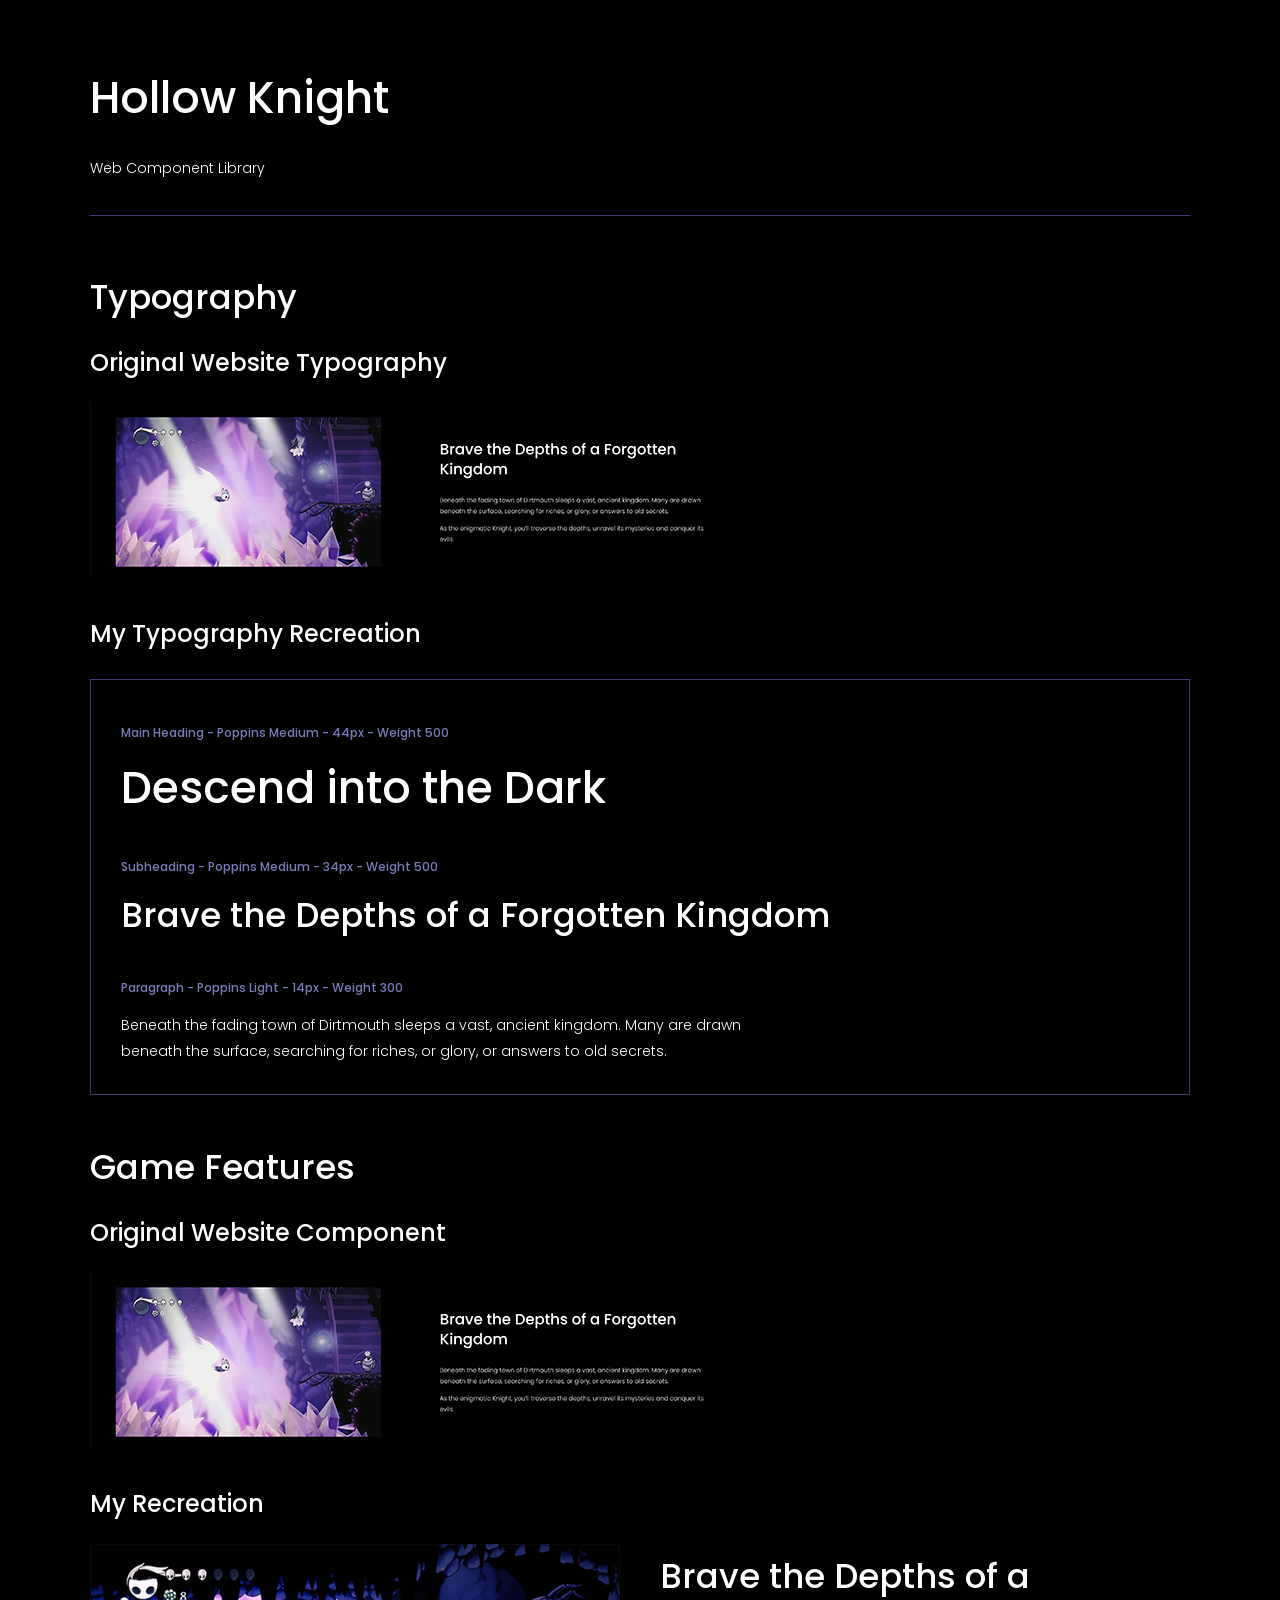
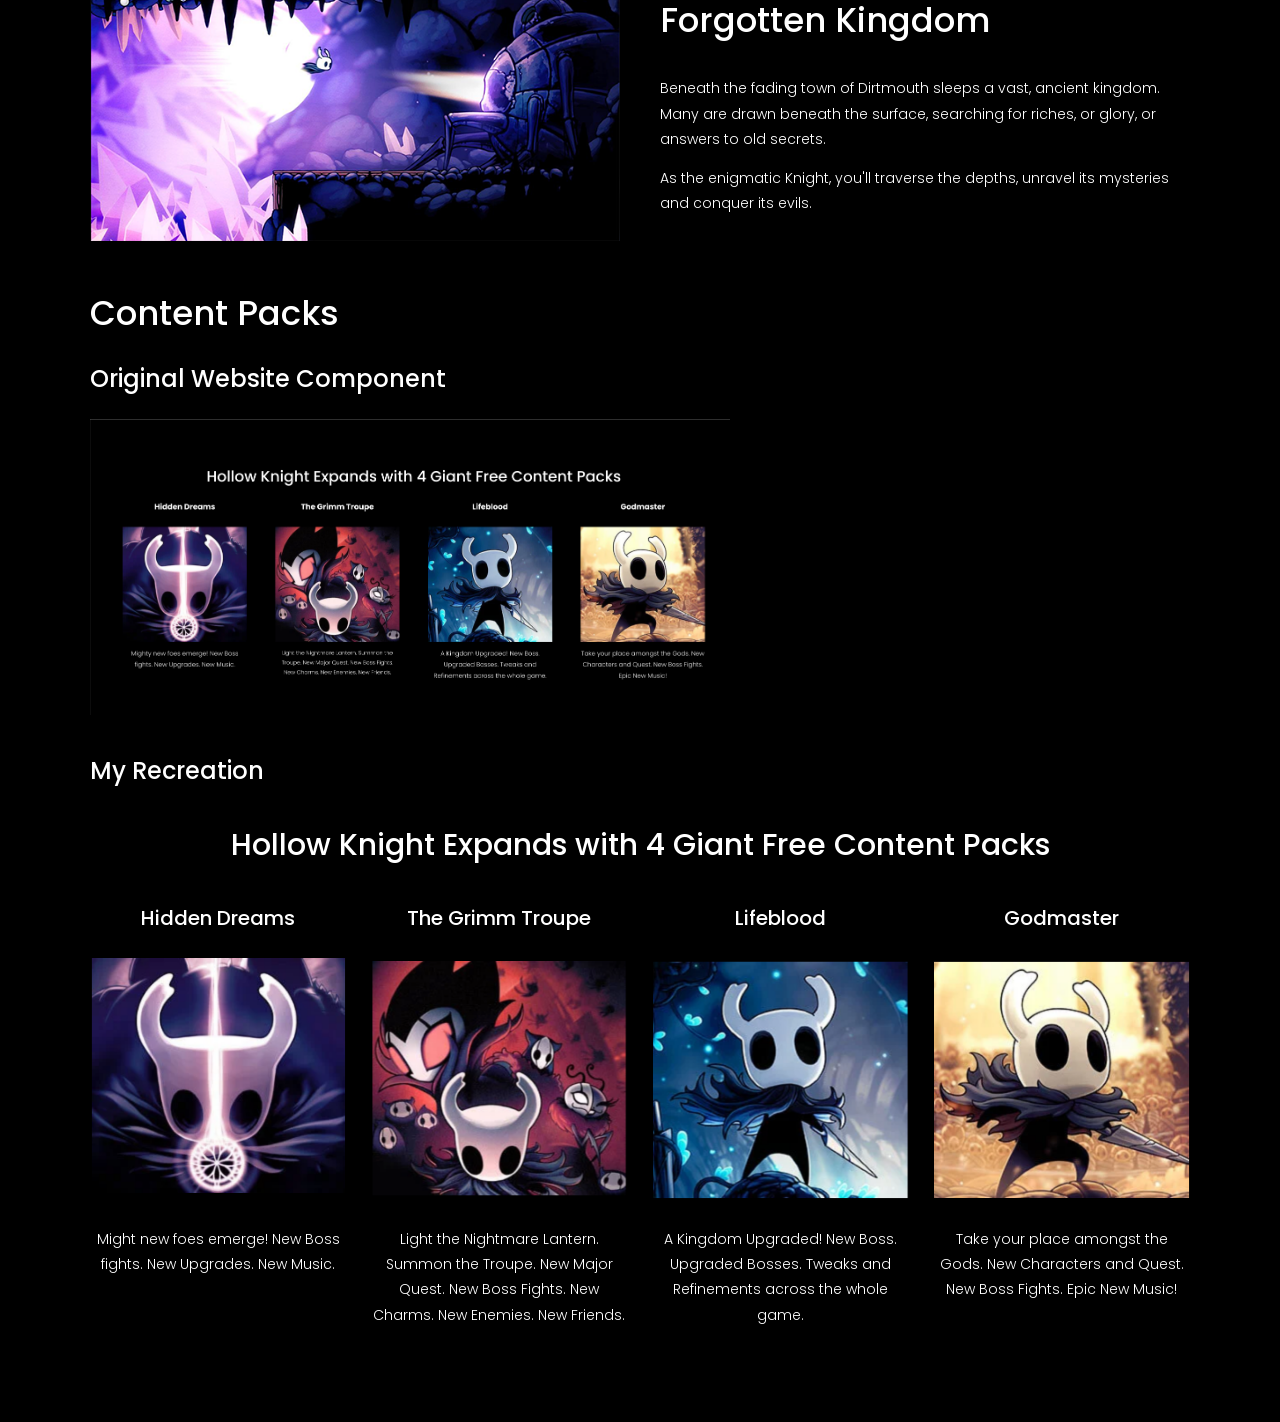
==== components/index.html @ aed407a6 "Added typography, game features and content packs" ====
<!DOCTYPE html>

<html lang="en">

    <head>
        <link rel="preconnect" href="https://fonts.googleapis.com">
        <link rel="preconnect" href="https://fonts.gstatic.com" crossorigin>
        <link href="https://fonts.googleapis.com/css2?family=Poppins:wght@300;500&display=swap" rel="stylesheet">

        <meta charset="UTF-8">
        <meta name="viewport" content="width=device-width, initial-scale=1.0">
        <title>Hollow Knight | Component Library</title>
        <link rel="stylesheet" href="../css/style.css">
    </head>

    <body>

        <header>
            <h1>Hollow Knight</h1>
            <p>Web Component Library</p>
        </header>

        <main>

        <section>
            <h2>Typography</h2>

            <h3>Original Website Typography</h3>

            <div class="component-reference">
                <img src="../images/reference_hollow_knight.png"
                    alt="Original Hollow Knight website showing headings and paragraph text">
            </div>

            <h3>My Typography Recreation</h3>

            <div class="type-samples">

                <!-- Main Heading -->
                <div class="type-sample">
                    <p class="type-sample__label">
                        Main Heading - Poppins Medium - 44px - Weight 500
                    </p>

                    <h3 class="type-sample__heading-large">
                        Descend into the Dark
                    </h3>
                </div>

                <!-- Subheading -->
                <div class="type-sample">
                    <p class="type-sample__label">
                        Subheading - Poppins Medium - 34px - Weight 500
                    </p>

                    <h4 class="type-sample__heading-medium">
                        Brave the Depths of a Forgotten Kingdom
                    </h4>
                </div>

                <!-- Paragraph -->
                <div class="type-sample">
                    <p class="type-sample__label">
                        Paragraph - Poppins Light - 14px - Weight 300
                    </p>

                    <p class="type-sample__paragraph">
                        Beneath the fading town of Dirtmouth sleeps a vast,
                        ancient kingdom. Many are drawn beneath the surface,
                        searching for riches, or glory, or answers to old secrets.
                    </p>
                </div>

            </div>
        </section>

            <section>
                <h2>Game Features</h2>

                <h3>Original Website Component</h3>
                <div class="component-reference">
                    <img src="../images/reference_hollow_knight.png"
                        alt="Original Hollow Knight game feature section">
                </div>

                <h3>My Recreation</h3>
                <div class="feature-block">
                    <img src="../images/hollow_knight.png"
                        alt="Hollow Knight gameplay in a purple crystal cave">

                    <div class="feature-block__text">
                        <h3>Brave the Depths of a Forgotten Kingdom</h3>

                        <p>
                            Beneath the fading town of Dirtmouth sleeps a vast,
                            ancient kingdom. Many are drawn beneath the surface,
                            searching for riches, or glory, or answers to old secrets.
                        </p>

                        <p>
                            As the enigmatic Knight, you'll traverse the depths,
                            unravel its mysteries and conquer its evils.
                        </p>
                    </div>
                </div>
            </section>
            
            <section>
                <h2>Content Packs</h2>

                <h3>Original Website Component</h3>
                <div class="component-reference">
                    <img src="../images/site_content_packs_reference.png"
                        alt="Original Hollow Knight Content Packs section">
                </div>

                <h3>My Recreation</h3>

                <h3 class="content-packs-title">
                    Hollow Knight Expands with 4 Giant Free Content Packs
                </h3>

                    <div class="content-packs-grid">

                    <!-- Hidden Dreams -->
                    <article class="content-pack">
                        <h4>Hidden Dreams</h4>

                        <img src="../images/hidden_dreams.png"
                            alt="Hidden Dreams content pack artwork">

                        <p>
                            Might new foes emerge! New Boss fights.
                            New Upgrades. New Music.
                        </p>
                    </article>

                    <!-- The Grimm Troupe -->
                    <article class="content-pack">
                        <h4>The Grimm Troupe</h4>

                        <img src="../images/the_grim_troupe.png"
                            alt="The Grimm Troupe content pack artwork">

                        <p>
                            Light the Nightmare Lantern. Summon the Troupe.
                            New Major Quest. New Boss Fights.
                            New Charms. New Enemies. New Friends.
                        </p>
                    </article>

                    <!-- Lifeblood -->
                    <article class="content-pack">
                        <h4>Lifeblood</h4>

                        <img src="../images/lifeblood.png"
                            alt="Lifeblood content pack artwork">

                        <p>
                            A Kingdom Upgraded! New Boss.
                            Upgraded Bosses. Tweaks and Refinements
                            across the whole game.
                        </p>
                    </article>

                    <!-- Godmaster -->
                    <article class="content-pack">
                        <h4>Godmaster</h4>

                        <img src="../images/godmaster.png"
                            alt="Godmaster content pack artwork">

                        <p>
                            Take your place amongst the Gods. 
                            New Characters and Quest.
                            New Boss Fights. Epic New Music!
                        </p>
                    </article>

                </div>
            </section>

        </main>

    </body>
</html>
---- css/style.css ----
/**
 * Hollow Knight
 * Web Design System Study
 * Developed by Erick Cordova
 * Week 12 - Component Library
 **/


/**
 * CSS Variables
 **/

:root {
    --color-black: #000000;
    --color-purple: #43386f;
    --color-white: #ffffff;
    --color-blue-light: #787bb8;
    --color-blue-dark: #1c2b53;

    --font-main: 'Poppins', Arial, sans-serif;
}


/**
 * Box Sizing
 **/

*,
*::before,
*::after {
    box-sizing: border-box;
}


/**
 * Body and Typography
 **/

body {
    margin: 0;
    background-color: var(--color-black);
    color: var(--color-white);
    font-family: var(--font-main);
    font-size: 14px;
    font-weight: 300;
    line-height: 1.8;
}


/**
 * Headings
 **/

h1,
h2,
h3 {
    font-family: var(--font-main);
    font-weight: 500;
    line-height: 1.3;
}

h1 {
    font-size: 44px;
}

h2 {
    font-size: 34px;
}

h3 {
    font-size: 24px;
}


/**
 * Paragraphs and Images
 **/

p {
    font-weight: 300;
}

img {
    display: block;
    max-width: 100%;
    height: auto;
}


/**
 * Component Library Layout
 **/

header,
main {
    width: 90%;
    max-width: 1100px;
    margin: 0 auto;
}

header {
    padding: 40px 0 20px;
    border-bottom: 1px solid var(--color-purple);
}

main {
    padding: 30px 0;
}

section {
    margin-bottom: 50px;
}


/**
 * Game Features Component
 **/

.component-reference {
    margin-bottom: 40px;
}

.component-reference img {
    width: 100%;
    max-width: 640px;
}

.feature-block {
    display: grid;
    grid-template-columns: 1fr 1fr;
    gap: 40px;
    align-items: center;
    margin-bottom: 50px;
}

.feature-block img {
    width: 100%;
    height: auto;
}

.feature-block__text h3 {
    font-size: 34px;
    font-weight: 500;
    margin-top: 0;
}

.feature-block__text p {
    font-size: 14px;
    font-weight: 300;
    line-height: 1.8;
}

/* Smaller Screens */

@media (max-width: 700px) {
    .feature-block {
        grid-template-columns: 1fr;
        gap: 20px;
    }
}


/**
 * Content Packs Component
 **/

.content-packs-grid {
    display: grid;
    grid-template-columns: repeat(4, 1fr);
    gap: 25px;
    margin-top: 30px;
}

.content-pack {
    background-color: var(--color-black);
    text-align: center;
}

.content-pack h4 {
    font-family: var(--font-main);
    font-size: 20px;
    font-weight: 500;
    line-height: 1.3;
    margin: 0 0 20px;
}

.content-pack img {
    display: block;
    width: 100%;
    aspect-ratio: 1 / 1;
    object-fit: contain;
}

.content-pack p {
    font-size: 14px;
    font-weight: 300;
    line-height: 1.8;
    margin-top: 20px;
}

/**
 * Content Packs - Smaller Screens
 **/

@media (max-width: 900px) {
    .content-packs-grid {
        grid-template-columns: repeat(2, 1fr);
    }
}

@media (max-width: 550px) {
    .content-packs-grid {
        grid-template-columns: 1fr;
    }
}

.content-packs-title {
    font-size: 30px;
    font-weight: 500;
    text-align: center;
    margin: 40px 0;
}


/**
 * Typography Components
 **/

.type-samples {
    border: 1px solid var(--color-purple);
    padding: 30px;
    margin-top: 30px;
}

.type-sample {
    margin-bottom: 40px;
}

.type-sample:last-child {
    margin-bottom: 0;
}

.type-sample__label {
    font-size: 12px;
    font-weight: 500;
    color: var(--color-blue-light);
    margin-bottom: 15px;
}

/* Main Heading */

.type-sample__heading-large {
    font-family: var(--font-main);
    font-size: 44px;
    font-weight: 500;
    line-height: 1.3;
    margin: 0;
}

/* Subheading */

.type-sample__heading-medium {
    font-family: var(--font-main);
    font-size: 34px;
    font-weight: 500;
    line-height: 1.3;
    margin: 0;
}

/* Paragraph */

.type-sample__paragraph {
    font-family: var(--font-main);
    font-size: 14px;
    font-weight: 300;
    line-height: 1.8;
    max-width: 650px;
    margin: 0;
}

/* Smaller Screens */

@media (max-width: 700px) {
    .type-sample__heading-large {
        font-size: 32px;
    }

    .type-sample__heading-medium {
        font-size: 26px;
    }
}
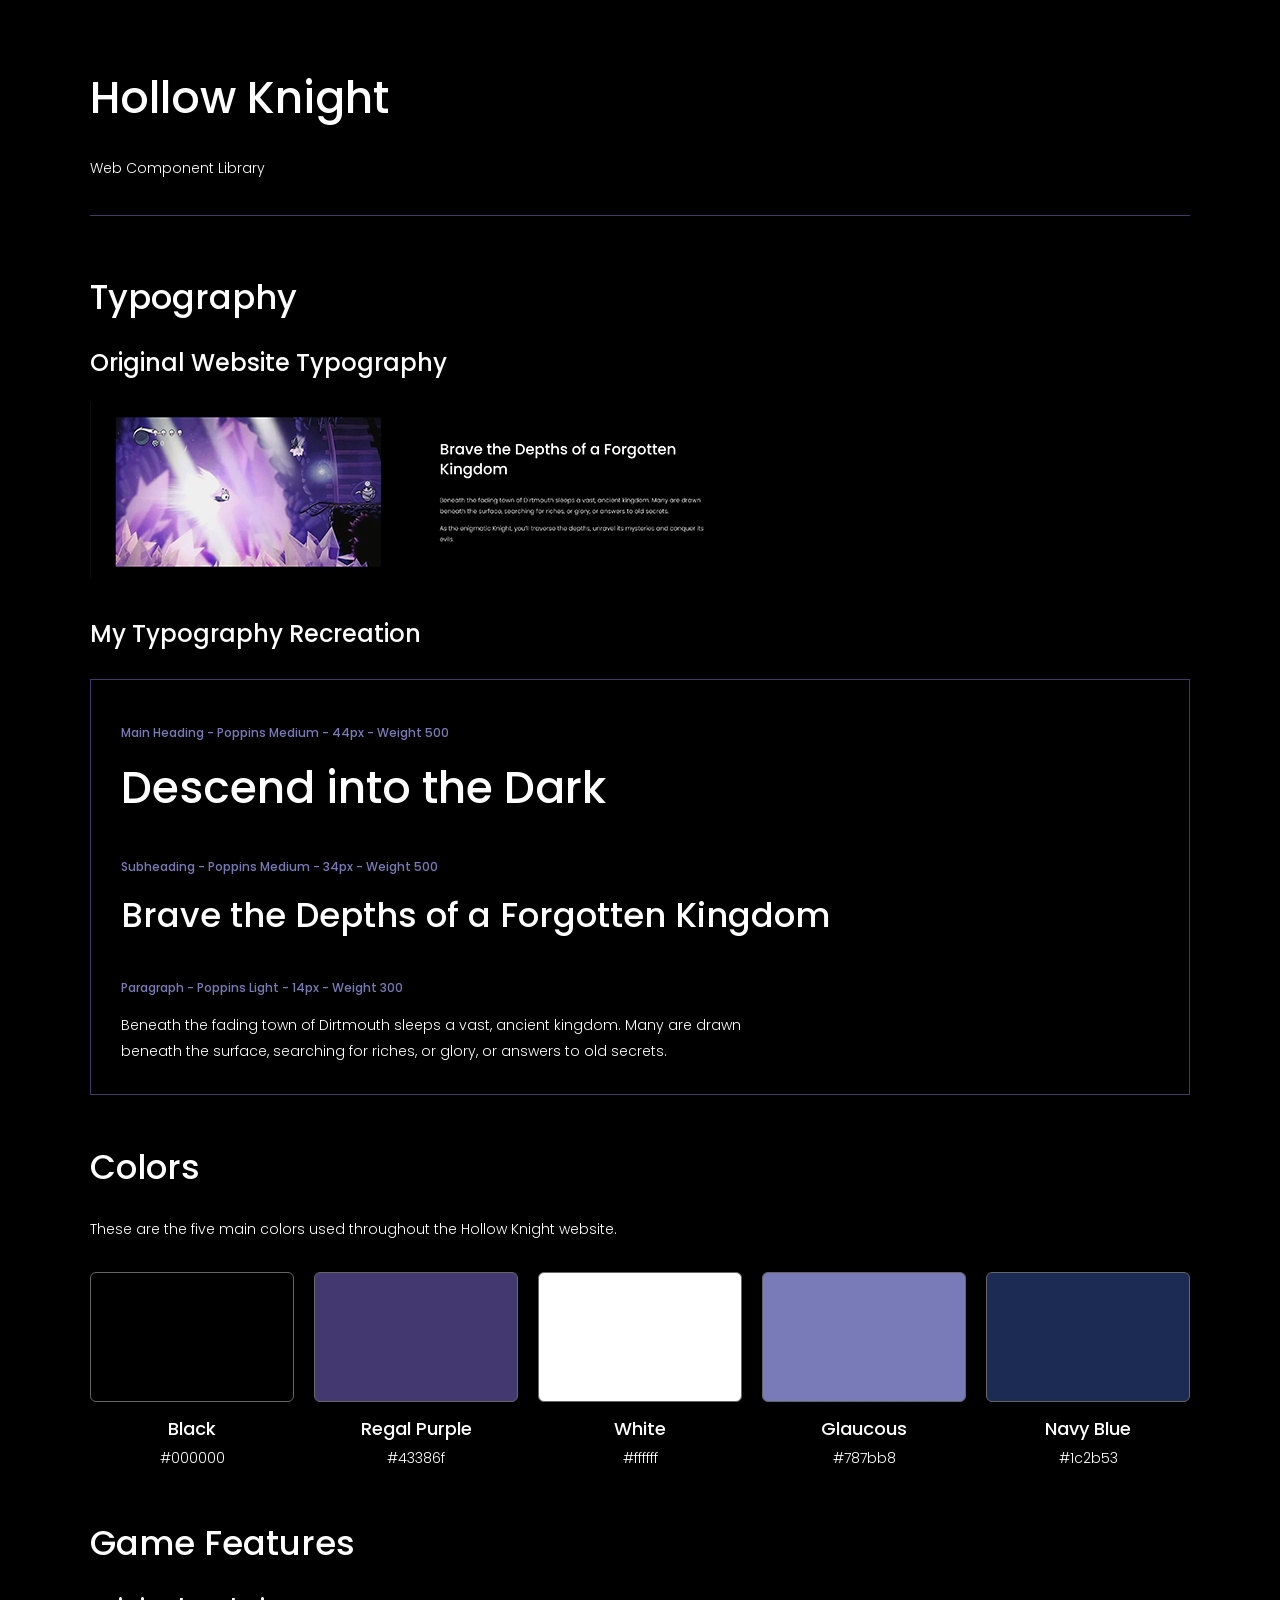
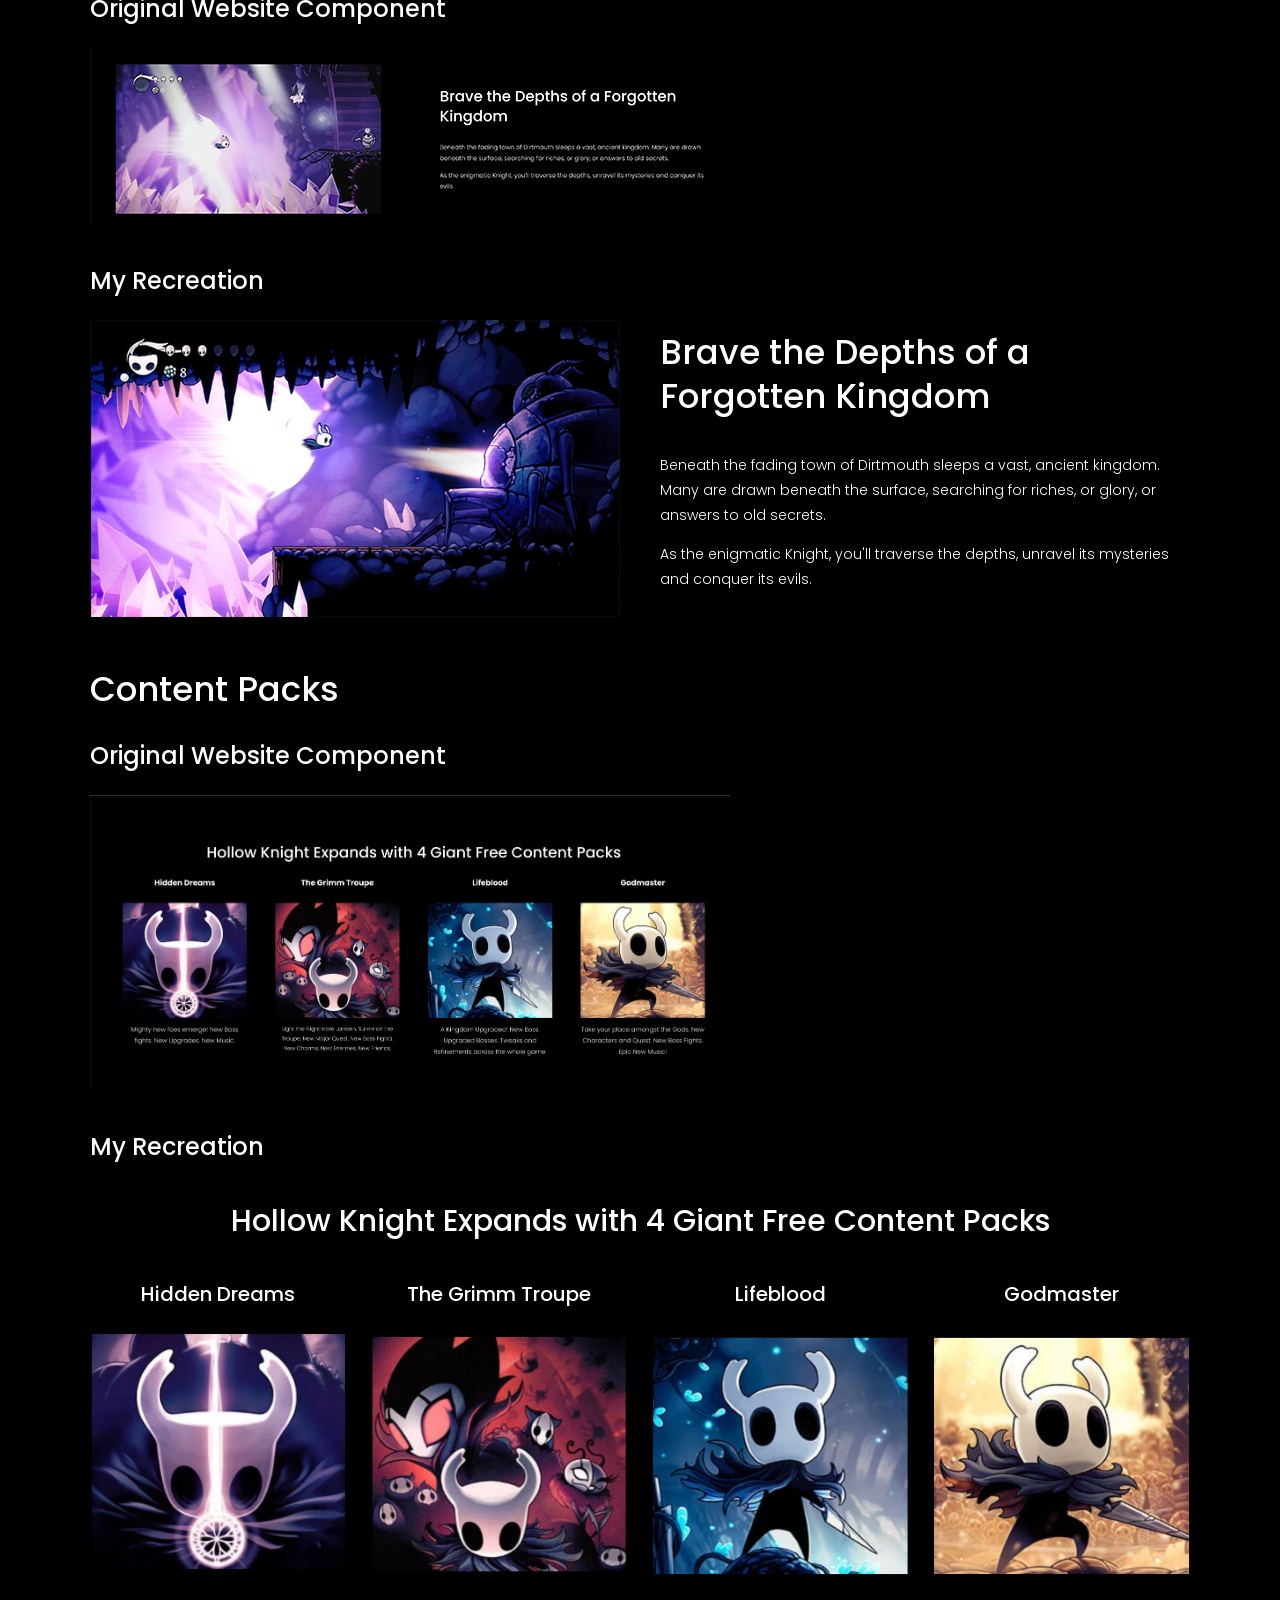
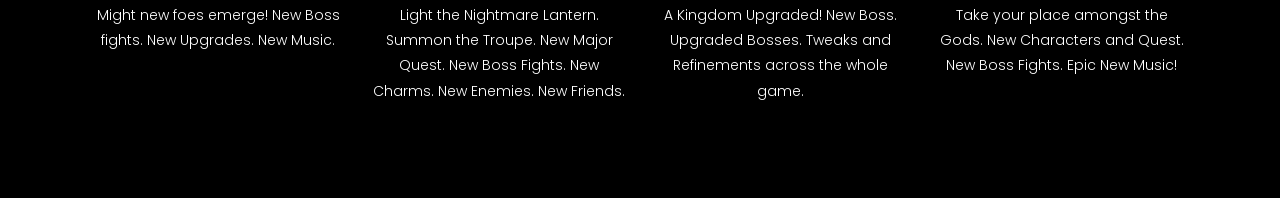
==== commit aac0386d: "Added the color palette to component library" ====
--- a/components/index.html
+++ b/components/index.html
@@ -74,6 +74,55 @@
             </div>
         </section>
 
+        <!-- Colors -->
+        <section class="color-section">
+            <h2>Colors</h2>
+
+            <p>
+                These are the five main colors used throughout
+                the Hollow Knight website.
+            </p>
+
+            <div class="color-palette">
+
+                <!-- Black -->
+                <div class="color-swatch">
+                    <div class="color-swatch__preview color-swatch__preview--black"></div>
+                    <h3>Black</h3>
+                    <p>#000000</p>
+                </div>
+
+                <!-- Regal Purple -->
+                <div class="color-swatch">
+                    <div class="color-swatch__preview color-swatch__preview--purple"></div>
+                    <h3>Regal Purple</h3>
+                    <p>#43386f</p>
+                </div>
+
+                <!-- White -->
+                <div class="color-swatch">
+                    <div class="color-swatch__preview color-swatch__preview--white"></div>
+                    <h3>White</h3>
+                    <p>#ffffff</p>
+                </div>
+
+                <!-- Glaucous -->
+                <div class="color-swatch">
+                    <div class="color-swatch__preview color-swatch__preview--blue-light"></div>
+                    <h3>Glaucous</h3>
+                    <p>#787bb8</p>
+                </div>
+
+                <!-- Navy Blue -->
+                <div class="color-swatch">
+                    <div class="color-swatch__preview color-swatch__preview--blue-dark"></div>
+                    <h3>Navy Blue</h3>
+                    <p>#1c2b53</p>
+                </div>
+
+            </div>
+        </section>
+
             <section>
                 <h2>Game Features</h2>
 
--- a/css/style.css
+++ b/css/style.css
@@ -289,3 +289,65 @@
         font-size: 26px;
     }
 }
+
+
+/**
+ * Color Palette Components
+ **/
+
+.color-section {
+    margin-bottom: 50px;
+}
+
+.color-palette {
+    display: grid;
+    grid-template-columns: repeat(auto-fit, minmax(145px, 1fr));
+    gap: 20px;
+    margin-top: 30px;
+}
+
+.color-swatch {
+    text-align: center;
+}
+
+.color-swatch__preview {
+    height: 130px;
+    border: 1px solid #666666;
+    border-radius: 6px;
+}
+
+.color-swatch h3 {
+    font-size: 18px;
+    font-weight: 500;
+    margin: 15px 0 5px;
+}
+
+.color-swatch p {
+    font-size: 14px;
+    font-weight: 300;
+    margin: 0;
+}
+
+/**
+ * Individual Color Swatches
+ **/
+
+.color-swatch__preview--black {
+    background-color: var(--color-black);
+}
+
+.color-swatch__preview--purple {
+    background-color: var(--color-purple);
+}
+
+.color-swatch__preview--white {
+    background-color: var(--color-white);
+}
+
+.color-swatch__preview--blue-light {
+    background-color: var(--color-blue-light);
+}
+
+.color-swatch__preview--blue-dark {
+    background-color: var(--color-blue-dark);
+}
